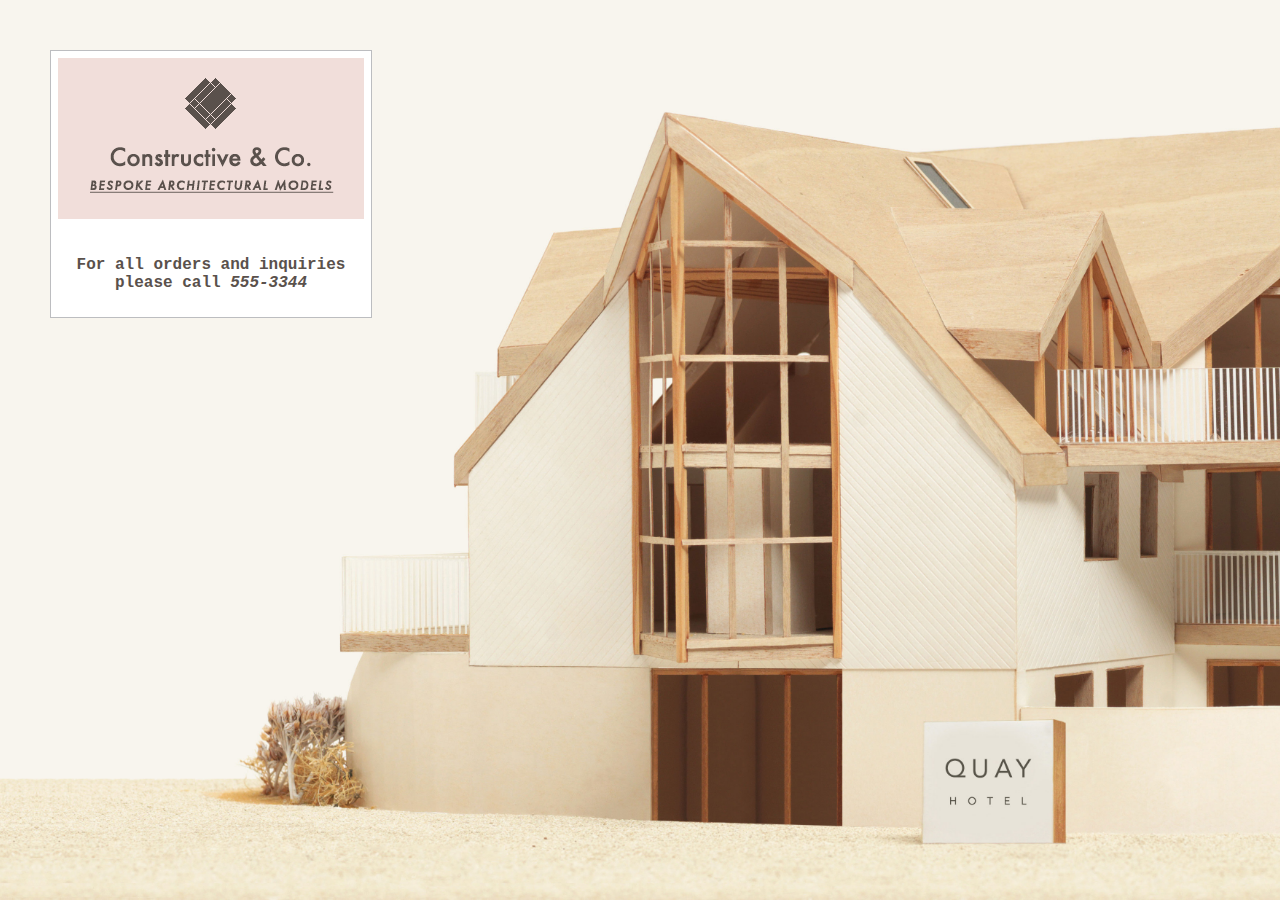
==== c01/add-content.html @ 92731c31 "renamed index.html file to add-content.html file" ====
<html>
<head>
  <meta charset="UTF-8">
  <title>Constructive &amp; Co</title>
  <link rel="stylesheet" href="css/c01.css">
</head>
<body>
  <h1>Constructive &amp; Co</h1>
  <script src="js/add-content.js"></script>
  <p>For all orders and inquiries please call
    <em>555-3344</em></p>
</body>
</html>
---- c01/css/c01.css ----
/* CSS for adding content example */

@import url(http://fonts.googleapis.com/css?family=Open+Sans:800italic);

body { 
    font-family: "Courier New", Courier, monospace;
    background: url("../images/constructive-backdrop.jpg") no-repeat center center fixed; 
    -webkit-background-size: cover;
    -moz-background-size: cover;
    -o-background-size: cover;
    background-size: cover;
    margin: 0;
    padding: 0;}

h1, h3, p {
    float: left;
    clear: left;
    width: 320px;
    background-color: #fff;
    color: #5a514c;
    text-align: center;}


h1 {
    margin: 50px 0 0 50px;
    height: 175px;
    background-image: url("../images/constructive-logo.gif");
    background-repeat: no-repeat;
    text-indent: -9999px;
    border-top: 1px solid #bcbdc0;
    border-left: 1px solid #bcbdc0;
    border-right: 1px solid #bcbdc0;}

h3 {
    margin: 0 0 0 50px;
    padding: 25px 0 0 0;
    font-family: 'Open Sans', arial, sans-serif;
    font-size: 1.8em;
    font-style: italic;
    font-weight: 800;
    line-height: 0.80em;
    letter-spacing: -0.02em;
    text-transform: uppercase;
    border-left: 1px solid #bcbdc0;
    border-right: 1px solid #bcbdc0;}

p {
    margin: 0 0 0 50px;
    padding: 30px 0 25px 0;
    font-weight: bold;
    text-align: center;
    border-right: 1px solid #bcbdc0;
    border-bottom: 1px solid #bcbdc0;
    border-left: 1px solid #bcbdc0;}

/* Border under box when you move script in the last example */
p + script + h3 {
    padding-bottom: 20px;
    border-bottom: 1px solid #bcbdc0;}

/* Fix for full-screen background image: Chrome on Android */
html{
    height:100%;
    min-height:100%;}
body{
    min-height:100%;}
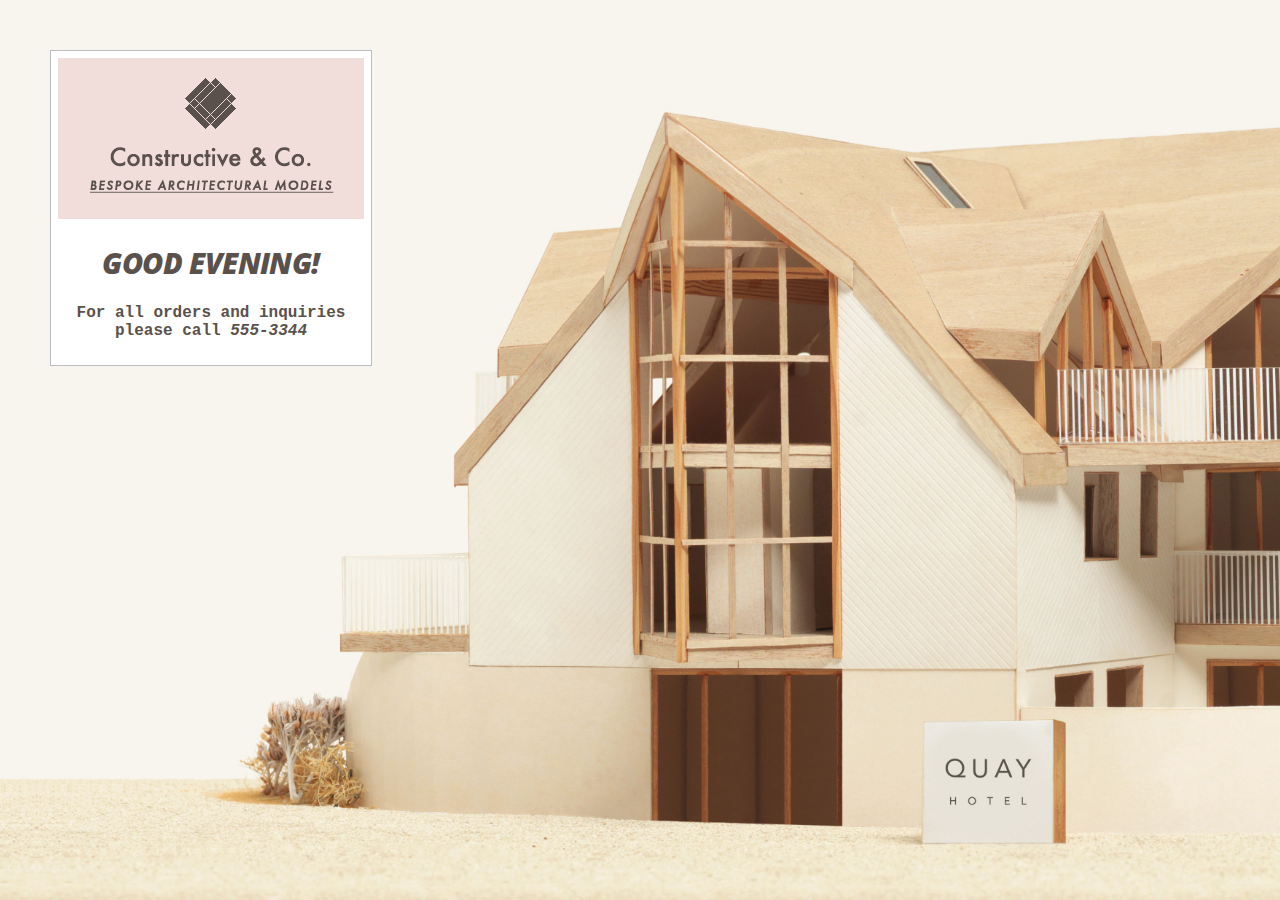
==== commit 136fda7c: "fixed the javascript code so that the greeting works on the page" ====
--- a/c01/add-content.html
+++ b/c01/add-content.html
@@ -8,6 +8,7 @@
   <h1>Constructive &amp; Co</h1>
   <script src="js/add-content.js"></script>
   <p>For all orders and inquiries please call
-    <em>555-3344</em></p>
+    <em>555-3344</em>
+  </p>
 </body>
 </html>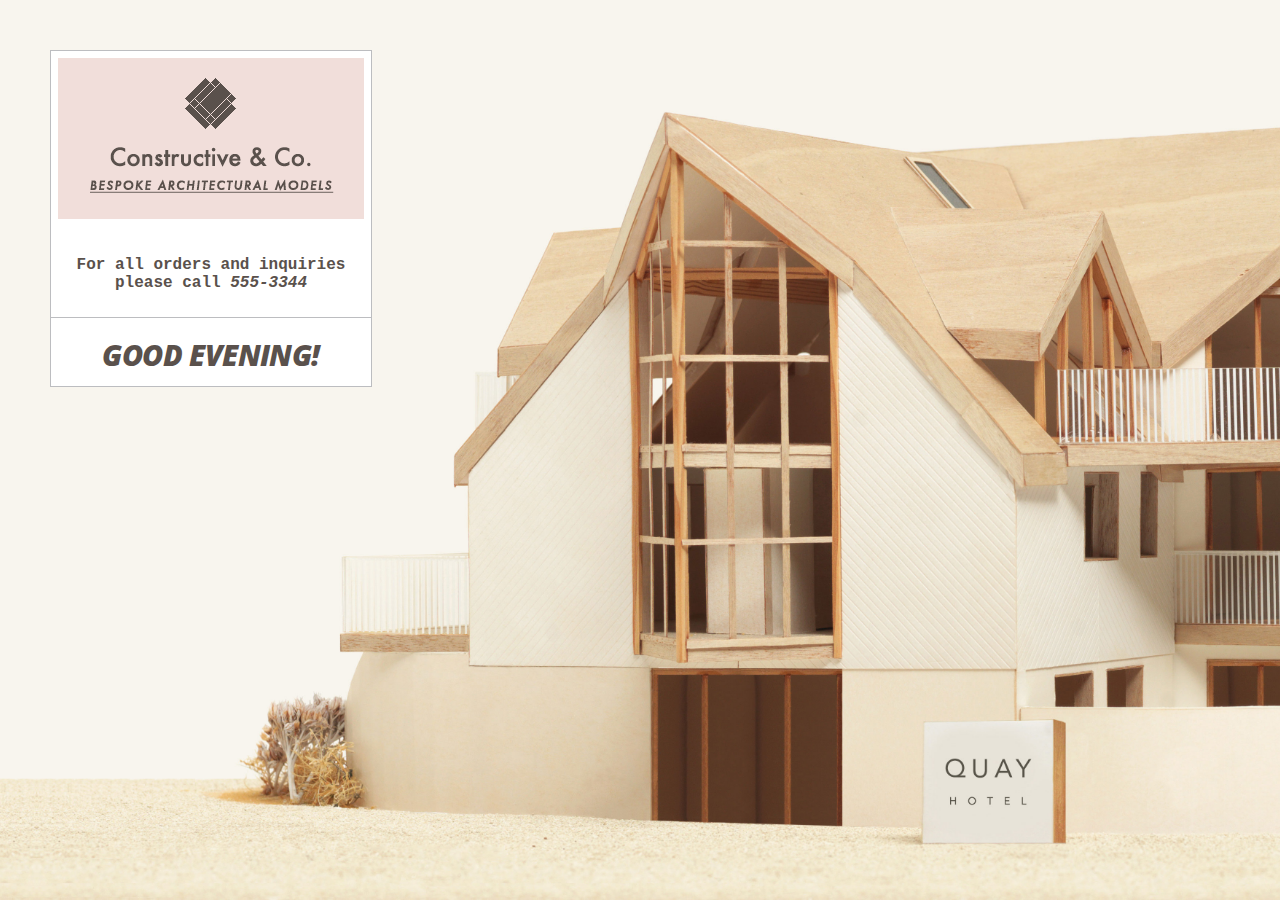
==== commit f7ee569f: "moved the script tag in the html file to demonstrate how where it is placed can affect where it load" ====
--- a/c01/add-content.html
+++ b/c01/add-content.html
@@ -6,9 +6,9 @@
 </head>
 <body>
   <h1>Constructive &amp; Co</h1>
-  <script src="js/add-content.js"></script>
   <p>For all orders and inquiries please call
     <em>555-3344</em>
   </p>
+  <script src="js/add-content.js"></script>
 </body>
 </html>